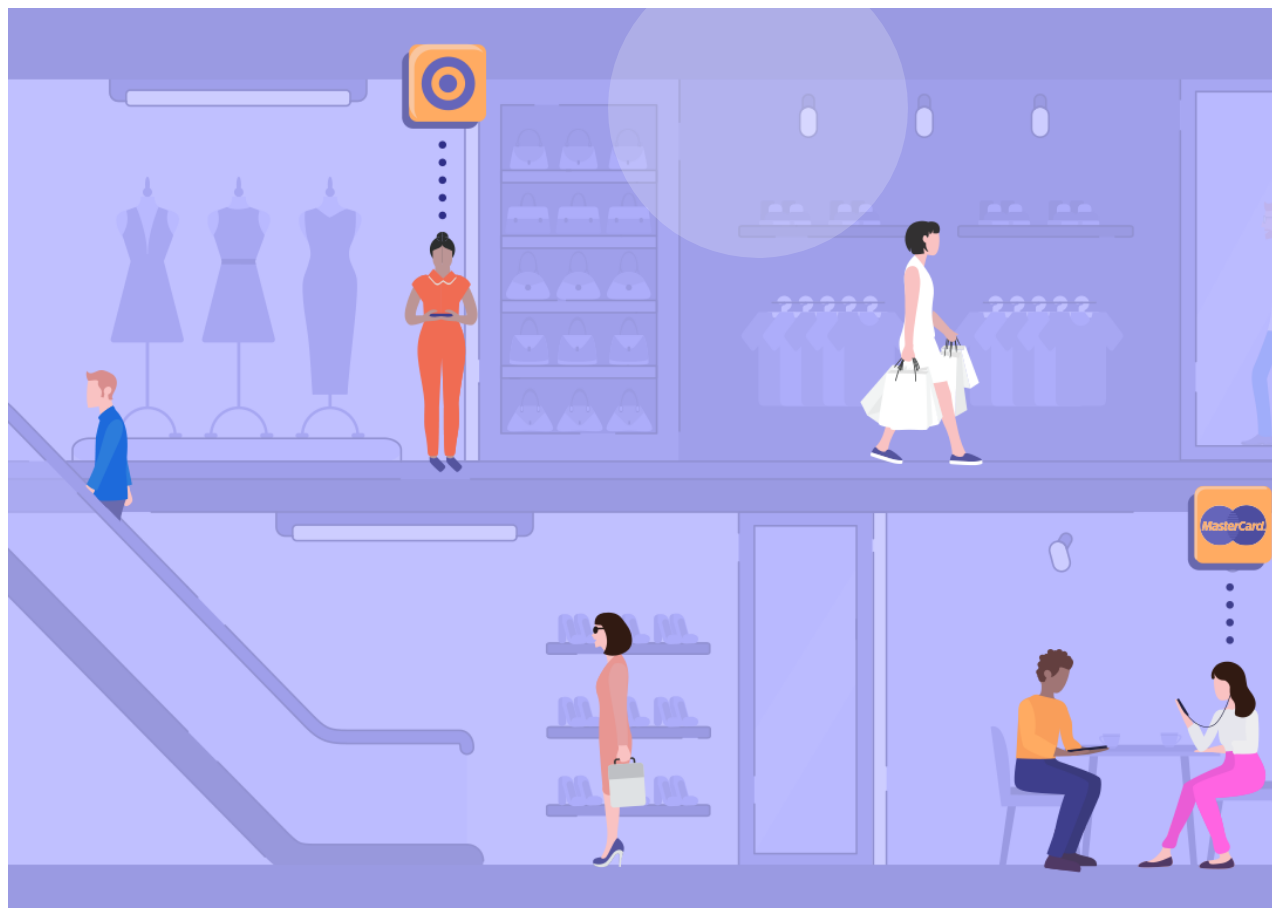
==== index.html @ f4c2c3ee "init" ====
<!DOCTYPE html>
<html lang="en">
<head>
  <meta charset="UTF-8">
  <title>Title</title>
  <link rel="stylesheet" type="text/css" href="styles.css">
</head>
<body>
  <div class="wrapper">
    <!--<figure class="clip c1">-->
      <!--<img src="mall-illustration.png" alt="" class="hero-image">-->
    <!--</figure>-->
    <div id="follower" class="clip-circle"></div>

    <div class="hero-image "></div>

  </div>
  <script src="script.js"></script>
</body>
</html>
---- styles.css ----
article, aside, figure, footer, header, hgroup,
menu, nav, section {
  display: block; }

body {
  color: #555; }

h1 {
  font-family: sans-serif;
  font-size: 2em;
  margin: 20px 0 0 0;
  text-align: center; }

h2 {
  font-family: sans-serif;
  font-size: 1.2em;
  text-align: center; }

p {
  padding: 10px 0 0;
  color: #222;
  font-family: sans-serif;
  font-weight: bold;
  text-align: center; }

.wrap {
  position: relative;
  height: 100%; }

.clip {
  position: absolute;
  -webkit-transition: all 1s ease;
  z-index: 1; }

.wrapper {
  height: 100vh;
  position: relative; }

.hero-image {
  height: 100%;
  background-image: url("mall-illustration.png");
  background-size: cover; }

.clip-circle {
  width: 100%;
  height: 100%;
  background-color: #fff;
  opacity: 0.2;
  clip-path: circle(150px at 750px 100px);
  position: absolute;
  top: 0;
  right: 0;
  left: 0;
  bottom: 0; }

.c1 {
  top: 100px;
  left: 0;
  clip-path: circle(150px at center); }

.c2 {
  top: 250px;
  left: 300px;
  clip: rect(80px, 210px, 160px, 100px); }

.c3 {
  top: 60px;
  left: 300px;
  clip: rect(110px, 160px, 170px, 60px); }

.c4 {
  top: 100px;
  left: 600px;
  clip: rect(160px, 130px, 220px, 60px); }

.c5 {
  top: 400px;
  left: 0px;
  clip: rect(60px, 250px, 130px, 180px); }

.c6 {
  top: 400px;
  left: 400px;
  clip: rect(80px, 160px, 160px, 70px); }

.clip:hover {
  clip: rect(0, 400px, 260px, 0);
  cursor: pointer;
  z-index: 999; }

/*# sourceMappingURL=styles.css.map */
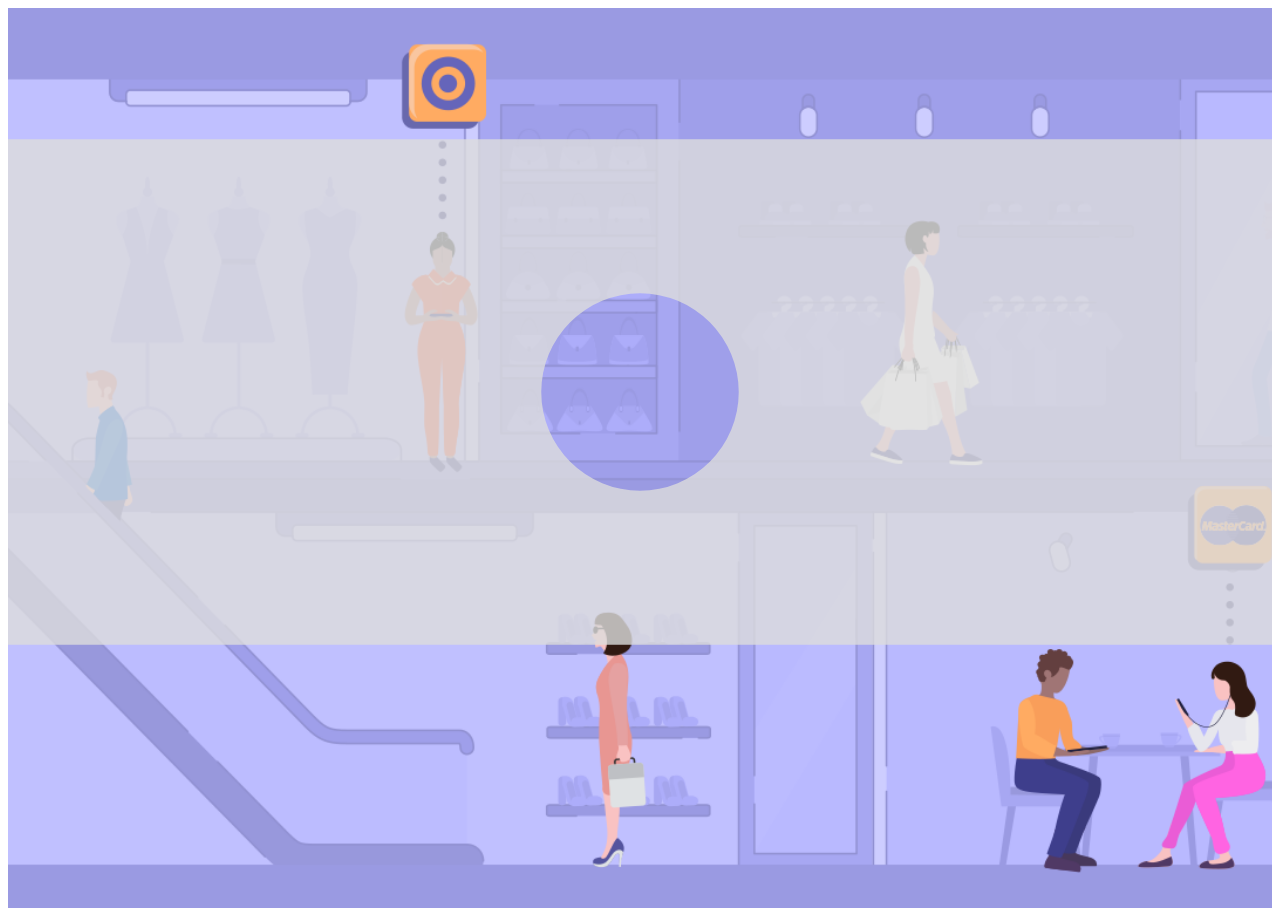
==== commit 084dea9f: "SVG INVERTED FOLLOW MOUSE MOVE - COMPLETED !!!" ====
--- a/index.html
+++ b/index.html
@@ -4,15 +4,31 @@
   <meta charset="UTF-8">
   <title>Title</title>
   <link rel="stylesheet" type="text/css" href="styles.css">
+  <link rel="stylesheet" type="text/css" href="style-clip.css">
 </head>
 <body>
   <div class="wrapper">
     <!--<figure class="clip c1">-->
       <!--<img src="mall-illustration.png" alt="" class="hero-image">-->
     <!--</figure>-->
-    <div id="follower" class="clip-circle"></div>
+    <!--<div id="follower" class="clip-circle"></div>-->
 
-    <div class="hero-image "></div>
+    <div class="hero-image ">
+
+      <svg class="clip-inverted" xmlns="http://www.w3.org/2000/svg" width="1920" height="768" viewBox="0 0 1920 768">
+        <path id="path" class="cls-1" d="M0,0 H1920 V768 H0 V0 Z M960,234 A150,150, 0,1, 1, 810,384, 150,150, 0,0, 1, 960,234 Z">
+        </path>
+      </svg>
+
+    </div>
+
+    <!--<svg width="0" height="0">-->
+      <!--<defs>-->
+        <!--<clipPath id="myClip">-->
+          <!--<circle cx="750px" cy="500px" r="150" />-->
+        <!--</clipPath>-->
+      <!--</defs>-->
+    <!--</svg>-->
 
   </div>
   <script src="script.js"></script>
--- a/style-clip.css
+++ b/style-clip.css
@@ -0,0 +1,37 @@
+.hero-image {
+  height: 100%;
+  background-image: url("mall-illustration.png");
+  background-size: cover;
+  position: relative;
+}
+
+
+.clip-svg {
+  clip-path: url('#myClip');
+}
+
+
+.clip-circle {
+  width: 100%;
+  height: 100%;
+  background-color: #fff;
+  opacity: 0.2;
+/*clip-path: circle(150px at 750px 100px);*/
+  clip-path: url('#myClip');
+  position: absolute;
+  top: 0;
+  right: 0;
+  left: 0;
+  bottom: 0;
+}
+
+.clip-inverted {
+  fill: #ddd;
+  fill-rule: evenodd;
+  opacity: 0.8;
+    position: absolute;
+  width: 100%;
+  /*height: 100%;*/
+  top: 0;
+  left: 0;
+}